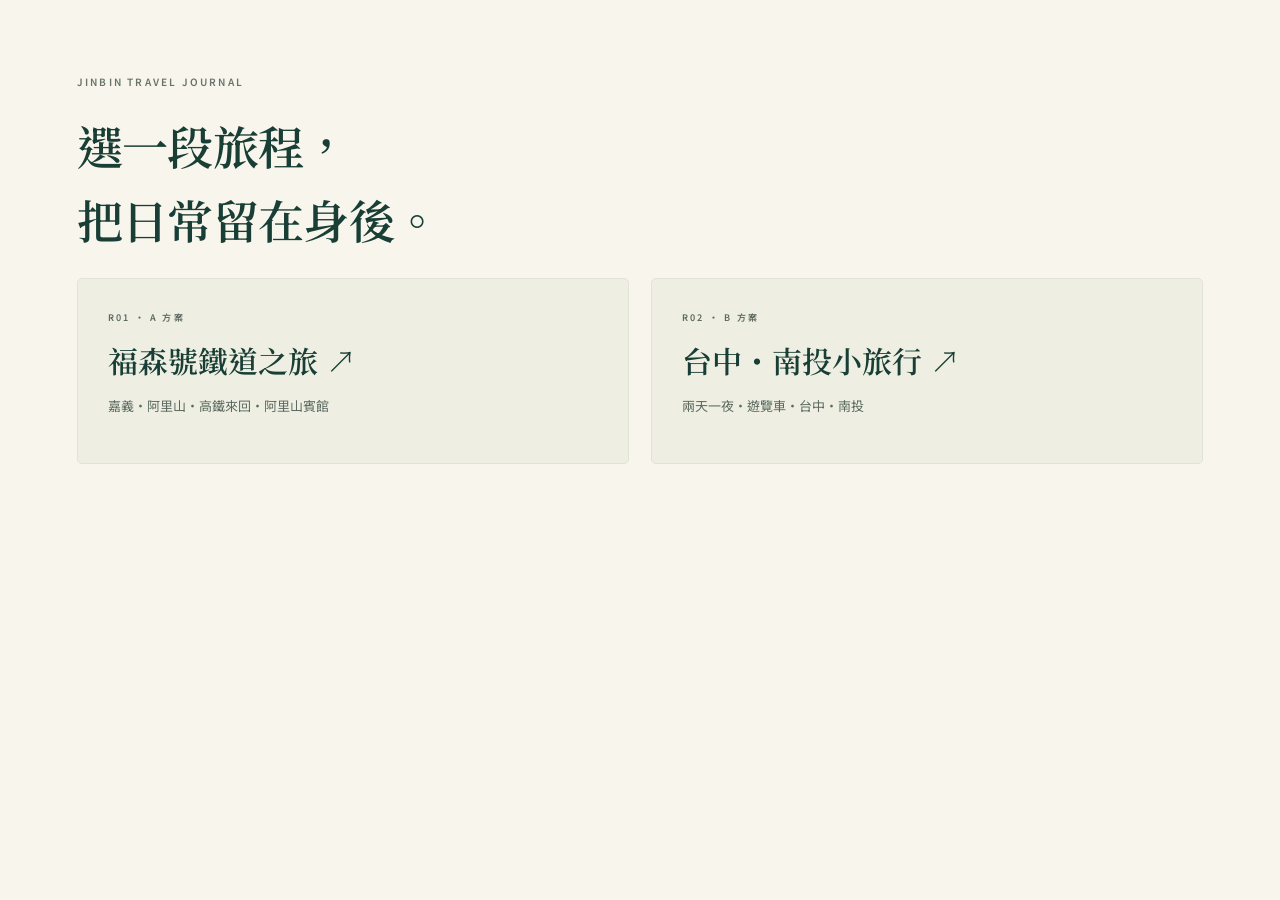
==== docs/index.html @ 133aed3b "新增 R01 與 R02 旅遊攻略網站、住宿資訊與旅程聲景" ====
<!doctype html><html lang="zh-Hant"><meta charset="utf-8"><meta name="viewport" content="width=device-width,initial-scale=1"><title>金賓員旅攻略</title><link rel="stylesheet" href="assets/style.css"><body><main class="section"><p class="eyebrow">JINBIN TRAVEL JOURNAL</p><h1>選一段旅程，<br>把日常留在身後。</h1><div class="hotels"><a class="hotel" href="r01/"><p class="eyebrow">R01 · A 方案</p><h2>福森號鐵道之旅 ↗</h2><p>嘉義・阿里山・高鐵來回・阿里山賓館</p></a><a class="hotel" href="r02/"><p class="eyebrow">R02 · B 方案</p><h2>台中・南投小旅行 ↗</h2><p>兩天一夜・遊覽車・台中・南投</p></a></div></main></body></html>
---- docs/assets/style.css ----
@import url('https://fonts.googleapis.com/css2?family=Noto+Sans+TC:wght@400;500;600;700&family=Noto+Serif+TC:wght@500;600;700&display=swap');
:root{--ink:#183e35;--paper:#f8f5ed;--muted:#667469;--line:#dcded2;--sage:#e8ecdf;--accent:#a57043}*{box-sizing:border-box}html{scroll-behavior:smooth;scroll-padding-top:90px}body{margin:0;background:var(--paper);color:var(--ink);font-family:'Noto Sans TC',sans-serif;font-size:15px;line-height:1.9}a{color:inherit;text-decoration:none}button,input{font:inherit}button,a,input{-webkit-tap-highlight-color:transparent}a:focus-visible,button:focus-visible,input:focus-visible{outline:3px solid #c3854f;outline-offset:5px}.skip{position:fixed;top:-100px;z-index:100;background:#fff;padding:12px}.skip:focus{top:0}.topbar{max-width:1280px;margin:auto;padding:26px 6%;display:flex;align-items:center;justify-content:space-between}.brand{display:flex;gap:13px;align-items:center;font-size:15px;font-weight:600;line-height:1.5}.seal{font-family:'Noto Serif TC',serif;background:var(--ink);color:#f9f1d9;font-size:17px;padding:6px 10px;text-align:center;line-height:1.2}.brand small{display:block;font-size:9px;letter-spacing:2px;margin-top:5px;font-weight:400}.route-badge{border:1px solid #a7b3a4;border-radius:99px;padding:5px 15px;font-size:12px;letter-spacing:1px}main{max-width:1280px;margin:auto}.hero{margin:18px 6% 0;display:grid;grid-template-columns:1fr 1.05fr;gap:36px;align-items:center;min-height:450px}.eyebrow{font-size:10px;font-weight:600;letter-spacing:2.2px;color:var(--muted);margin:0 0 18px}h1,h2,h3,p{margin-top:0}h1,h2{font-family:'Noto Serif TC',serif;font-weight:600}h1{font-size:clamp(30px,3.6vw,48px);line-height:1.6;letter-spacing:-.7px;margin-bottom:22px}.intro{max-width:410px;color:#54665b;font-size:14px;line-height:2.1}.tags{display:flex;gap:7px;flex-wrap:wrap;margin:24px 0 30px}.tags span{border:1px solid var(--line);padding:3px 11px;font-size:11px;border-radius:3px}.text-link{font-size:12px;font-weight:600;display:inline-flex;gap:22px;align-items:center;border-bottom:1px solid #a9b5a7;padding:7px 0}.hero-art{height:460px;position:relative;background:#e4e7d9;overflow:hidden;border-radius:200px 200px 6px 6px}.hero-art img{width:100%;height:100%;object-fit:cover;object-position:50% 75%}.art-label{position:absolute;bottom:14px;left:20px;letter-spacing:2px;font-size:9px;color:#fff;text-shadow:0 1px 4px #183e35}.chapter-nav{display:flex;justify-content:center;gap:50px;padding:26px 15px;margin:42px 6% 30px;border-top:1px solid var(--line);border-bottom:1px solid var(--line);font-size:12px}.chapter-nav a:hover{color:var(--accent)}.sound-panel{margin:0 6% 65px;padding:22px 28px;background:var(--sage);border-radius:7px;display:flex;gap:24px;align-items:center}.sound-mark{font-family:serif;font-size:42px;color:#8c9c76}.sound-copy{flex:1}.sound-copy .eyebrow{font-size:8px;margin-bottom:4px}.sound-copy h2{font-family:inherit;font-size:15px;margin-bottom:3px}.sound-copy p{font-size:11px;margin-bottom:0;color:var(--muted)}#sound-status{font-size:10px;color:var(--muted)}.sound-controls{display:flex;flex-direction:column;gap:8px;min-width:160px}.sound-controls label{display:flex;align-items:center;gap:10px;font-size:10px}.sound-controls input{accent-color:var(--ink);width:110px}.button{border:0;background:var(--ink);color:#fffdf4;display:inline-flex;justify-content:center;align-items:center;gap:28px;padding:12px 22px;border-radius:3px;font-size:12px;cursor:pointer}.button:hover{background:#31584c}.button.light{background:var(--paper);color:var(--ink)}.meet{margin:0 6%;padding:40px;background:var(--ink);color:var(--paper);display:grid;grid-template-columns:1fr 1fr;gap:50px;border-radius:4px}.meet .eyebrow{color:#c1cbb6}.meet h2{font-size:30px;line-height:1.7;margin:0}.meet p{font-size:13px}.meet .fineprint{font-size:10px;color:#bdc9b9;margin:14px 0 0}.section{padding:72px 6% 0}.section-heading{display:flex;justify-content:space-between;align-items:end;gap:25px;margin-bottom:32px}.section h2{font-size:30px;line-height:1.6;margin-bottom:8px}.section-heading p:last-child{font-size:11px;color:var(--muted);text-align:right}.stories{display:grid;grid-template-columns:1fr 1fr;gap:45px}.story{display:flex;gap:23px;padding-top:24px;border-top:1px solid var(--line)}.number{font-size:38px;color:#acb59b;font-family:serif;line-height:1.4}.story h3{font-size:18px;font-family:'Noto Serif TC',serif;margin-bottom:14px}.story p,.hotel p{font-size:13px;color:#5b6a60;line-height:2.1}.hotels{display:grid;grid-template-columns:repeat(auto-fit,minmax(260px,1fr));gap:22px}.hotel{padding:30px;background:#eeeee2;border:1px solid #e0e3d5;border-radius:5px;position:relative}.hotel-icon{display:block;font-size:35px;margin-bottom:20px;color:#8b9a7e}.hotel .eyebrow{font-size:9px;margin-bottom:8px}.hotel h3{font-family:'Noto Serif TC',serif;font-size:23px;margin-bottom:16px}.fineprint{font-size:11px;color:var(--muted);margin-top:18px}.packing{display:grid;grid-template-columns:1fr 1fr;gap:65px}.packing>div>p:not(.eyebrow){font-size:13px;color:var(--muted);max-width:390px}.packing-progress{display:inline-block;font-size:12px;padding:6px 13px;border:1px solid var(--line);border-radius:99px}.check{display:flex;gap:12px;align-items:center;padding:14px 0;border-bottom:1px solid var(--line);font-size:13px;cursor:pointer}.check input{width:18px;height:18px;accent-color:var(--ink);flex-shrink:0}.check:has(input:checked) span{text-decoration:line-through;color:#86917d}.reset{padding:7px 0;font-size:11px;background:none;border:0;color:var(--muted);cursor:pointer;margin-top:10px}.resource-list{display:grid;grid-template-columns:1fr 1fr;gap:0 45px;margin-top:25px}.resource-list>a{display:flex;justify-content:space-between;align-items:center;border-bottom:1px solid var(--line);padding:20px 0;gap:20px}.resource-list h3{font-size:14px;margin-bottom:3px}.resource-list p{font-size:11px;color:var(--muted);margin:0}.resource-list>a>span{font-size:24px}.editor-note{margin:65px 6% 0;border-top:1px solid var(--line);padding-top:25px;color:var(--muted);font-size:11px}.editor-note strong{font-weight:500;color:var(--ink)}.editor-note p{margin:8px 0 0}footer{text-align:center;padding:60px 6% 115px}.brand-name{font-family:'Noto Serif TC',serif;font-size:20px}.brand-name span{font-family:sans-serif;font-size:10px;margin-left:10px;color:var(--muted)}footer p{font-size:12px;margin:12px 0}footer small{font-size:9px;color:var(--muted)}.bottom-actions{position:fixed;bottom:0;left:0;right:0;background:rgba(248,245,237,.97);border-top:1px solid var(--line);padding:12px max(6%,env(safe-area-inset-left)) calc(12px + env(safe-area-inset-bottom));display:flex;gap:12px;justify-content:center;z-index:10;backdrop-filter:blur(12px)}.bottom-actions a{padding:10px 25px;font-size:12px;border:1px solid var(--line);border-radius:4px}.bottom-actions a:last-child{background:var(--ink);color:var(--paper)}.lake{--ink:#244e50;--sage:#e5eddf;--accent:#a46b44}.lake .hero-art{border-radius:6px 200px 6px 6px}.lake .hero-art img{object-position:center}.lake .hotel{background:#eeede2}
@media(max-width:700px){body{font-size:14px}.topbar{padding:20px 6%}.brand{font-size:12px}.brand small{font-size:7px}.seal{font-size:15px}.route-badge{font-size:10px;padding:4px 11px}.hero{display:flex;flex-direction:column;gap:25px;margin-top:20px;align-items:stretch}.hero-copy{padding-top:10px}h1{font-size:33px;margin-bottom:20px}.intro{font-size:13px;max-width:none}.tags{margin:20px 0}.hero .text-link{margin-top:0}.hero-art{height:310px;border-radius:130px 130px 5px 5px}.lake .hero-art{border-radius:5px 130px 5px 5px}.chapter-nav{gap:0;justify-content:space-between;margin-top:28px;padding:20px 0;font-size:11px}.sound-panel{padding:20px;gap:14px;flex-wrap:wrap;margin-bottom:40px}.sound-mark{display:none}.sound-copy{min-width:210px}.sound-controls{width:100%;flex-direction:row;align-items:center;justify-content:space-between;min-width:0}.sound-controls .button{padding:11px 14px;font-size:11px}.sound-controls input{width:85px}.meet{padding:28px;grid-template-columns:1fr;gap:20px}.meet h2{font-size:27px}.meet p{font-size:12px}.section{padding-top:48px}.section h2{font-size:27px}.section-heading{display:block;margin-bottom:22px}.section-heading p:last-child{text-align:left;margin-top:12px;font-size:10px}.stories,.packing,.resource-list{grid-template-columns:1fr;gap:25px}.number{font-size:34px}.story h3{font-size:17px}.hotel{padding:25px}.hotel h3{font-size:21px}.hotels{grid-template-columns:1fr}.packing{gap:25px}.resource-list{gap:0}.eyebrow{font-size:9px;letter-spacing:1.8px}.bottom-actions a{flex:1;text-align:center;padding:10px;font-size:11px}.editor-note{margin-top:45px}footer{padding-top:42px}.sound-controls label{font-size:9px}}
@media(prefers-reduced-motion:reduce){html{scroll-behavior:auto}*{animation:none!important;transition:none!important}}

.top-tools{display:flex;align-items:center;gap:10px}#quick-sound{border:0;background:var(--sage);color:var(--ink);padding:7px 11px;border-radius:99px;font-size:11px;cursor:pointer}.forest .hero-art img{object-position:left bottom}@media(max-width:700px){.top-tools{gap:6px}#quick-sound{font-size:9px;padding:6px 8px}.route-badge{font-size:9px;padding:4px 9px}}
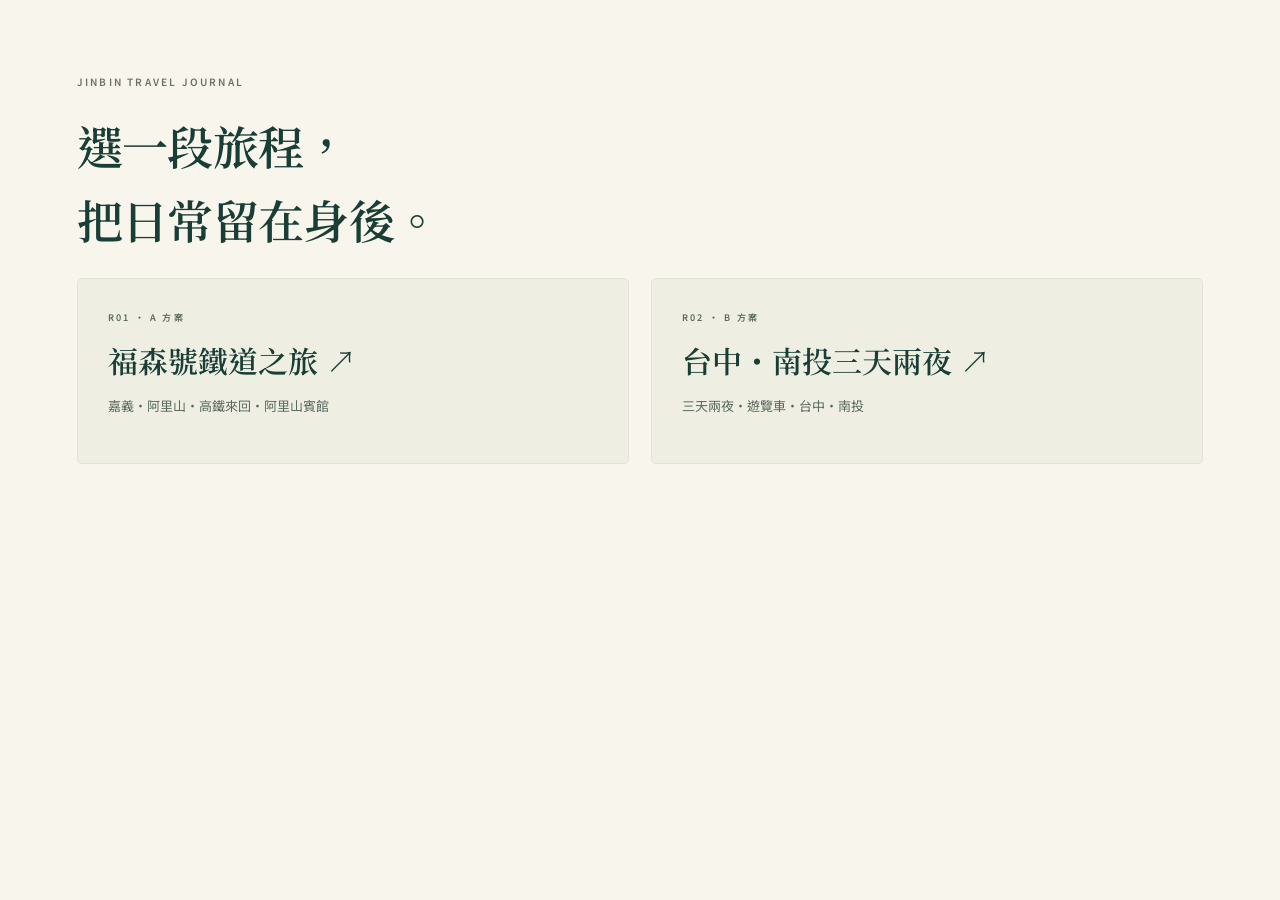
==== commit d3e571aa: "重整 R02 晨間圖文版面並修正三天兩夜、先南投再台中" ====
--- a/docs/index.html
+++ b/docs/index.html
@@ -1 +1 @@
-<!doctype html><html lang="zh-Hant"><meta charset="utf-8"><meta name="viewport" content="width=device-width,initial-scale=1"><title>金賓員旅攻略</title><link rel="stylesheet" href="assets/style.css"><body><main class="section"><p class="eyebrow">JINBIN TRAVEL JOURNAL</p><h1>選一段旅程，<br>把日常留在身後。</h1><div class="hotels"><a class="hotel" href="r01/"><p class="eyebrow">R01 · A 方案</p><h2>福森號鐵道之旅 ↗</h2><p>嘉義・阿里山・高鐵來回・阿里山賓館</p></a><a class="hotel" href="r02/"><p class="eyebrow">R02 · B 方案</p><h2>台中・南投小旅行 ↗</h2><p>兩天一夜・遊覽車・台中・南投</p></a></div></main></body></html>+<!doctype html><html lang="zh-Hant"><meta charset="utf-8"><meta name="viewport" content="width=device-width,initial-scale=1"><title>金賓員旅攻略</title><link rel="stylesheet" href="assets/style.css"><body><main class="section"><p class="eyebrow">JINBIN TRAVEL JOURNAL</p><h1>選一段旅程，<br>把日常留在身後。</h1><div class="hotels"><a class="hotel" href="r01/"><p class="eyebrow">R01 · A 方案</p><h2>福森號鐵道之旅 ↗</h2><p>嘉義・阿里山・高鐵來回・阿里山賓館</p></a><a class="hotel" href="r02/"><p class="eyebrow">R02 · B 方案</p><h2>台中・南投三天兩夜 ↗</h2><p>三天兩夜・遊覽車・台中・南投</p></a></div></main></body></html>
--- a/docs/assets/style.css
+++ b/docs/assets/style.css
@@ -4,3 +4,8 @@
 @media(prefers-reduced-motion:reduce){html{scroll-behavior:auto}*{animation:none!important;transition:none!important}}
 
 .top-tools{display:flex;align-items:center;gap:10px}#quick-sound{border:0;background:var(--sage);color:var(--ink);padding:7px 11px;border-radius:99px;font-size:11px;cursor:pointer}.forest .hero-art img{object-position:left bottom}@media(max-width:700px){.top-tools{gap:6px}#quick-sound{font-size:9px;padding:6px 8px}.route-badge{font-size:9px;padding:4px 9px}}
+
+.morning-options{display:grid;grid-template-columns:repeat(2,minmax(0,1fr));gap:20px}.morning-option{padding:28px;background:#e8edde;border:1px solid var(--line);border-radius:5px;display:flex;flex-direction:column;align-items:flex-start}.morning-option .number{margin-bottom:18px}.morning-option h3{font-family:"Noto Serif TC",serif;font-size:23px;margin-bottom:14px}.morning-option p{font-size:13px;color:var(--muted);line-height:2}.morning-option .text-link{margin-top:auto;gap:12px}.morning-option .secondary{margin-top:12px;font-size:11px}.morning-option .fineprint{font-size:10px;margin:12px 0 0}@media(max-width:850px){.morning-options{grid-template-columns:1fr}.morning-option{padding:25px}.morning-option .number{margin-bottom:10px}}
+
+/* Morning choices: compact editorial rows, with image above copy on mobile. */
+.morning-options{grid-template-columns:1fr;gap:24px}.morning-option.morning-feature{display:grid;grid-template-columns:minmax(0,1fr) minmax(0,1fr);padding:0;overflow:hidden;align-items:stretch;gap:0}.morning-copy{padding:30px 34px;align-self:center}.morning-feature .number{font-size:22px;margin:0 0 10px;display:block;line-height:1.2}.morning-feature h3{font-size:27px;margin-bottom:12px}.morning-feature p{font-size:13px;line-height:1.95;margin-bottom:18px}.morning-feature .text-link{margin-top:0;font-size:12px}.morning-feature .secondary{display:flex;width:max-content;max-width:100%;margin-top:10px}.morning-media{margin:0;position:relative;min-height:300px;height:100%;overflow:hidden}.morning-media img{width:100%;height:100%;object-fit:cover;display:block;position:absolute;inset:0}.morning-media figcaption{position:absolute;bottom:12px;left:14px;background:rgba(248,245,237,.9);color:var(--ink);font-size:9px;letter-spacing:1px;padding:4px 9px;border-radius:2px}.morning-feature:nth-child(2){background:#f0eee4}@media(max-width:700px){.morning-option.morning-feature{grid-template-columns:1fr}.morning-copy{padding:25px;grid-row:2}.morning-media{grid-row:1;min-height:0;height:auto;aspect-ratio:16/10}.morning-feature h3{font-size:23px}.morning-feature p{font-size:13px}.morning-feature .number{font-size:19px}.morning-options{gap:22px}}
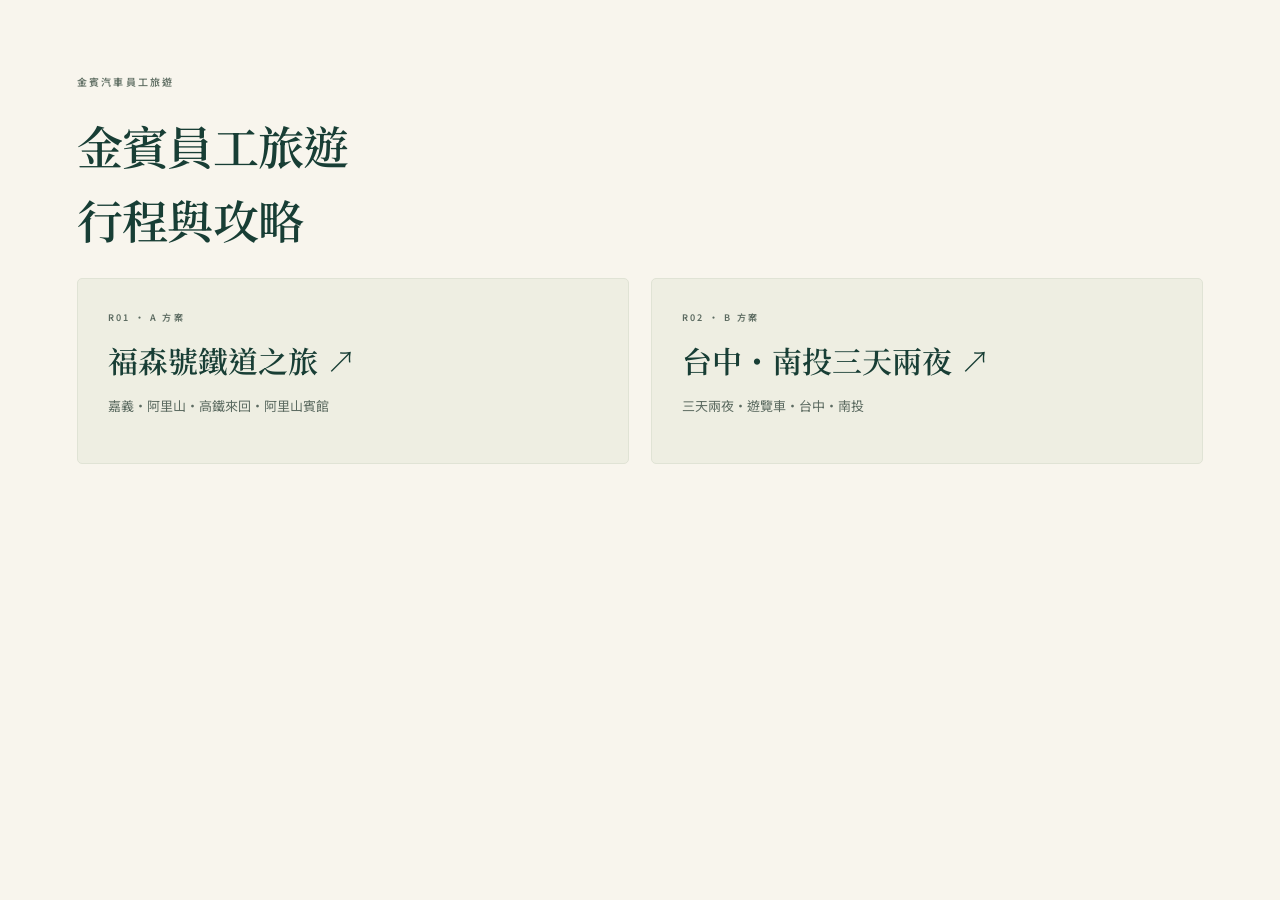
==== commit 0a2ea652: "Simplify travel copy while preserving the original visual design" ====
--- a/docs/index.html
+++ b/docs/index.html
@@ -1 +1 @@
-<!doctype html><html lang="zh-Hant"><meta charset="utf-8"><meta name="viewport" content="width=device-width,initial-scale=1"><title>金賓員旅攻略</title><link rel="stylesheet" href="assets/style.css"><body><main class="section"><p class="eyebrow">JINBIN TRAVEL JOURNAL</p><h1>選一段旅程，<br>把日常留在身後。</h1><div class="hotels"><a class="hotel" href="r01/"><p class="eyebrow">R01 · A 方案</p><h2>福森號鐵道之旅 ↗</h2><p>嘉義・阿里山・高鐵來回・阿里山賓館</p></a><a class="hotel" href="r02/"><p class="eyebrow">R02 · B 方案</p><h2>台中・南投三天兩夜 ↗</h2><p>三天兩夜・遊覽車・台中・南投</p></a></div></main></body></html>+<!doctype html><html lang="zh-Hant"><meta charset="utf-8"><meta name="viewport" content="width=device-width,initial-scale=1"><title>金賓員旅攻略</title><link rel="stylesheet" href="assets/style.css"><body><main class="section"><p class="eyebrow">金賓汽車員工旅遊</p><h1>金賓員工旅遊<br>行程與攻略</h1><div class="hotels"><a class="hotel" href="r01/"><p class="eyebrow">R01 · A 方案</p><h2>福森號鐵道之旅 ↗</h2><p>嘉義・阿里山・高鐵來回・阿里山賓館</p></a><a class="hotel" href="r02/"><p class="eyebrow">R02 · B 方案</p><h2>台中・南投三天兩夜 ↗</h2><p>三天兩夜・遊覽車・台中・南投</p></a></div></main></body></html>
--- a/docs/assets/style.css
+++ b/docs/assets/style.css
@@ -9,3 +9,5 @@
 
 /* Morning choices: compact editorial rows, with image above copy on mobile. */
 .morning-options{grid-template-columns:1fr;gap:24px}.morning-option.morning-feature{display:grid;grid-template-columns:minmax(0,1fr) minmax(0,1fr);padding:0;overflow:hidden;align-items:stretch;gap:0}.morning-copy{padding:30px 34px;align-self:center}.morning-feature .number{font-size:22px;margin:0 0 10px;display:block;line-height:1.2}.morning-feature h3{font-size:27px;margin-bottom:12px}.morning-feature p{font-size:13px;line-height:1.95;margin-bottom:18px}.morning-feature .text-link{margin-top:0;font-size:12px}.morning-feature .secondary{display:flex;width:max-content;max-width:100%;margin-top:10px}.morning-media{margin:0;position:relative;min-height:300px;height:100%;overflow:hidden}.morning-media img{width:100%;height:100%;object-fit:cover;display:block;position:absolute;inset:0}.morning-media figcaption{position:absolute;bottom:12px;left:14px;background:rgba(248,245,237,.9);color:var(--ink);font-size:9px;letter-spacing:1px;padding:4px 9px;border-radius:2px}.morning-feature:nth-child(2){background:#f0eee4}@media(max-width:700px){.morning-option.morning-feature{grid-template-columns:1fr}.morning-copy{padding:25px;grid-row:2}.morning-media{grid-row:1;min-height:0;height:auto;aspect-ratio:16/10}.morning-feature h3{font-size:23px}.morning-feature p{font-size:13px}.morning-feature .number{font-size:19px}.morning-options{gap:22px}}
+
+.trip-dates{font-size:1.1rem;color:var(--green);font-weight:600}.trip-notice{padding:18px 22px;background:#eee9d8;border-radius:12px;line-height:1.8}.poster-link{display:block;max-width:850px;margin:28px auto}.poster-link img{display:block;width:100%;height:auto;border-radius:18px;border:1px solid #dfdccd}.chapter-nav{overflow-x:auto;white-space:nowrap}.chapter-nav a{flex-shrink:0}
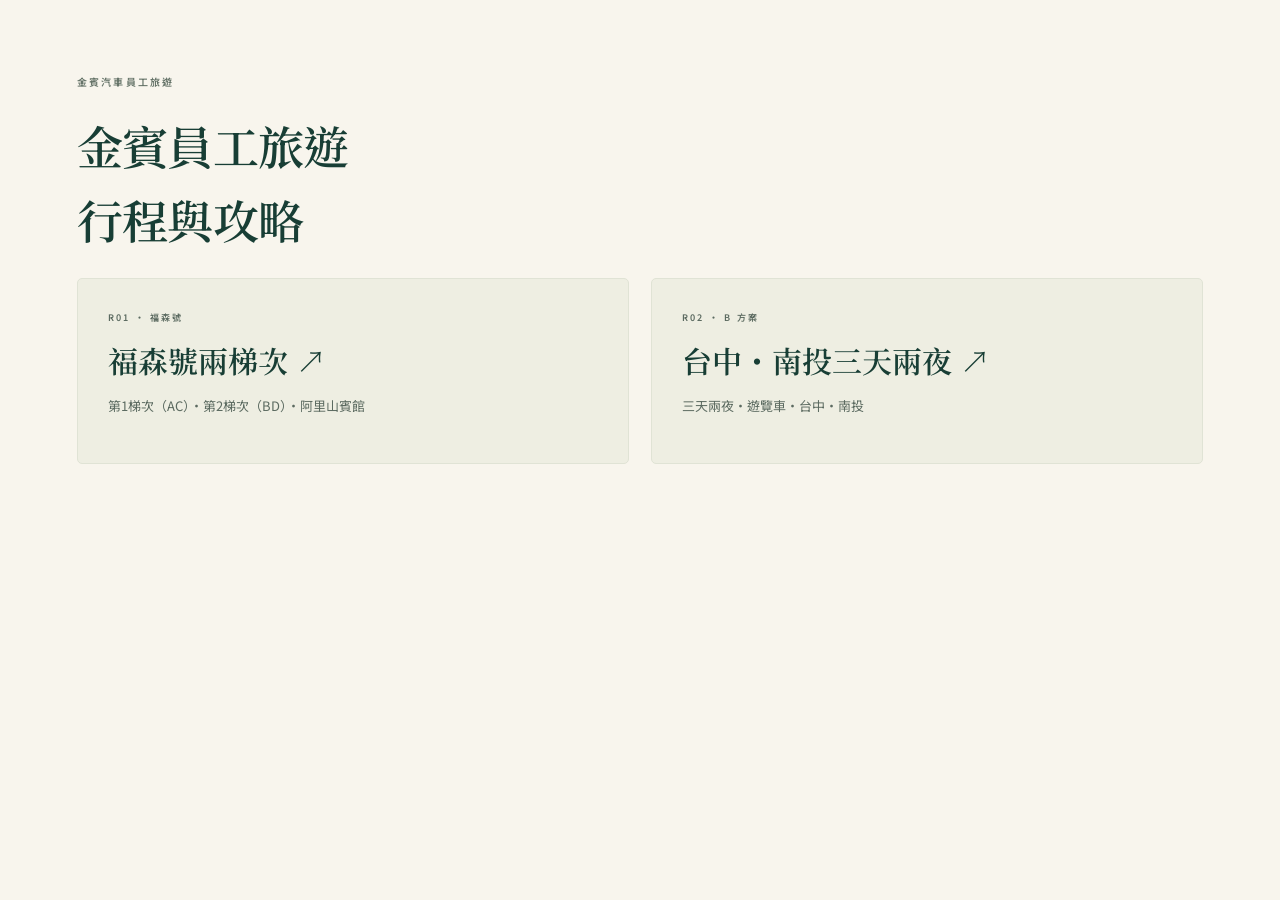
==== commit f6113ead: "Split Fusen guides and LINE backend into two confirmed travel batches" ====
--- a/docs/index.html
+++ b/docs/index.html
@@ -1 +1 @@
-<!doctype html><html lang="zh-Hant"><meta charset="utf-8"><meta name="viewport" content="width=device-width,initial-scale=1"><title>金賓員旅攻略</title><link rel="stylesheet" href="assets/style.css"><body><main class="section"><p class="eyebrow">金賓汽車員工旅遊</p><h1>金賓員工旅遊<br>行程與攻略</h1><div class="hotels"><a class="hotel" href="r01/"><p class="eyebrow">R01 · A 方案</p><h2>福森號鐵道之旅 ↗</h2><p>嘉義・阿里山・高鐵來回・阿里山賓館</p></a><a class="hotel" href="r02/"><p class="eyebrow">R02 · B 方案</p><h2>台中・南投三天兩夜 ↗</h2><p>三天兩夜・遊覽車・台中・南投</p></a></div></main></body></html>+<!doctype html><html lang="zh-Hant"><meta charset="utf-8"><meta name="viewport" content="width=device-width,initial-scale=1"><title>金賓員旅攻略</title><link rel="stylesheet" href="assets/style.css"><body><main class="section"><p class="eyebrow">金賓汽車員工旅遊</p><h1>金賓員工旅遊<br>行程與攻略</h1><div class="hotels"><a class="hotel" href="r01/"><p class="eyebrow">R01 · 福森號</p><h2>福森號兩梯次 ↗</h2><p>第1梯次（AC）・第2梯次（BD）・阿里山賓館</p></a><a class="hotel" href="r02/"><p class="eyebrow">R02 · B 方案</p><h2>台中・南投三天兩夜 ↗</h2><p>三天兩夜・遊覽車・台中・南投</p></a></div></main></body></html>
--- a/docs/assets/style.css
+++ b/docs/assets/style.css
@@ -11,3 +11,7 @@
 .morning-options{grid-template-columns:1fr;gap:24px}.morning-option.morning-feature{display:grid;grid-template-columns:minmax(0,1fr) minmax(0,1fr);padding:0;overflow:hidden;align-items:stretch;gap:0}.morning-copy{padding:30px 34px;align-self:center}.morning-feature .number{font-size:22px;margin:0 0 10px;display:block;line-height:1.2}.morning-feature h3{font-size:27px;margin-bottom:12px}.morning-feature p{font-size:13px;line-height:1.95;margin-bottom:18px}.morning-feature .text-link{margin-top:0;font-size:12px}.morning-feature .secondary{display:flex;width:max-content;max-width:100%;margin-top:10px}.morning-media{margin:0;position:relative;min-height:300px;height:100%;overflow:hidden}.morning-media img{width:100%;height:100%;object-fit:cover;display:block;position:absolute;inset:0}.morning-media figcaption{position:absolute;bottom:12px;left:14px;background:rgba(248,245,237,.9);color:var(--ink);font-size:9px;letter-spacing:1px;padding:4px 9px;border-radius:2px}.morning-feature:nth-child(2){background:#f0eee4}@media(max-width:700px){.morning-option.morning-feature{grid-template-columns:1fr}.morning-copy{padding:25px;grid-row:2}.morning-media{grid-row:1;min-height:0;height:auto;aspect-ratio:16/10}.morning-feature h3{font-size:23px}.morning-feature p{font-size:13px}.morning-feature .number{font-size:19px}.morning-options{gap:22px}}
 
 .trip-dates{font-size:1.1rem;color:var(--green);font-weight:600}.trip-notice{padding:18px 22px;background:#eee9d8;border-radius:12px;line-height:1.8}.poster-link{display:block;max-width:850px;margin:28px auto}.poster-link img{display:block;width:100%;height:auto;border-radius:18px;border:1px solid #dfdccd}.chapter-nav{overflow-x:auto;white-space:nowrap}.chapter-nav a{flex-shrink:0}
+
+/* Fusen combinations share the original forest guide's typography and colors. */
+.combo-grid{display:grid;grid-template-columns:repeat(2,minmax(0,1fr));gap:18px}.combo-card{display:flex;align-items:center;gap:20px;padding:26px;border:1px solid var(--line);border-radius:7px;background:#eeeee2}.combo-card:hover,.combo-card.is-current{border-color:#8a9c7c;background:#e4eadb}.combo-code{font-family:Georgia,serif;font-size:38px;letter-spacing:2px;color:#a07f46}.combo-card h3{font-size:17px;margin:0 0 5px}.combo-card p{font-size:11px;line-height:1.7;color:var(--muted);margin:0}.combo-card>span:last-child{margin-left:auto}.leg-grid{display:grid;grid-template-columns:repeat(4,minmax(0,1fr));gap:18px}.leg-card{border-top:1px solid var(--line);padding:20px 0}.leg-card .eyebrow{margin:10px 0}.leg-card h3{font-family:'Noto Serif TC',serif;font-size:22px;margin-bottom:12px}.leg-card>p{font-size:13px}.fusen-days{display:grid;gap:25px;margin-top:28px}.fusen-day{background:#fffdf7;border:1px solid var(--line);border-radius:9px;overflow:hidden}.fusen-day>header{display:flex;gap:22px;align-items:center;padding:24px 28px;background:var(--sage)}.day-index{font-family:Georgia,serif;font-size:39px;color:#a3844f}.fusen-day .eyebrow{margin:0 0 6px}.fusen-day h3{font-family:'Noto Serif TC',serif;font-size:23px;margin:0 0 6px}.fusen-day>header p:last-child{font-size:12px;color:var(--muted);margin:0}.fusen-events{list-style:none;padding:12px 28px;margin:0}.fusen-events li{display:grid;grid-template-columns:150px 1fr;gap:20px;border-bottom:1px solid #e8e9de;padding:16px 0}.fusen-events li:last-child{border:0}.fusen-events time{font-size:14px;font-weight:600;color:#66795c}.fusen-events h4{font-size:16px;line-height:1.7;margin:0 0 4px}.fusen-events p{font-size:12px;line-height:1.9;color:var(--muted);margin:0}.fusen-stay{border-left:3px solid #bda26c;background:#f2ecde;padding:10px 14px;margin:5px 28px 16px;font-size:14px}.fusen-meals{font-size:12px;color:var(--muted);padding:0 28px 22px;margin:0}.fusen-meet{margin-top:65px}
+@media(max-width:700px){.combo-grid{grid-template-columns:1fr}.combo-card{padding:21px;gap:17px}.combo-code{font-size:32px}.combo-card h3{font-size:16px}.leg-grid{grid-template-columns:1fr 1fr;gap:15px}.fusen-day>header{padding:20px;gap:15px}.fusen-day h3{font-size:19px}.fusen-events{padding:8px 20px}.fusen-events li{grid-template-columns:1fr;gap:6px;padding:17px 0}.fusen-events time{font-size:13px}.fusen-stay{margin:4px 20px 15px}.fusen-meals{padding:0 20px 20px}.fusen-meet{margin-top:45px}}
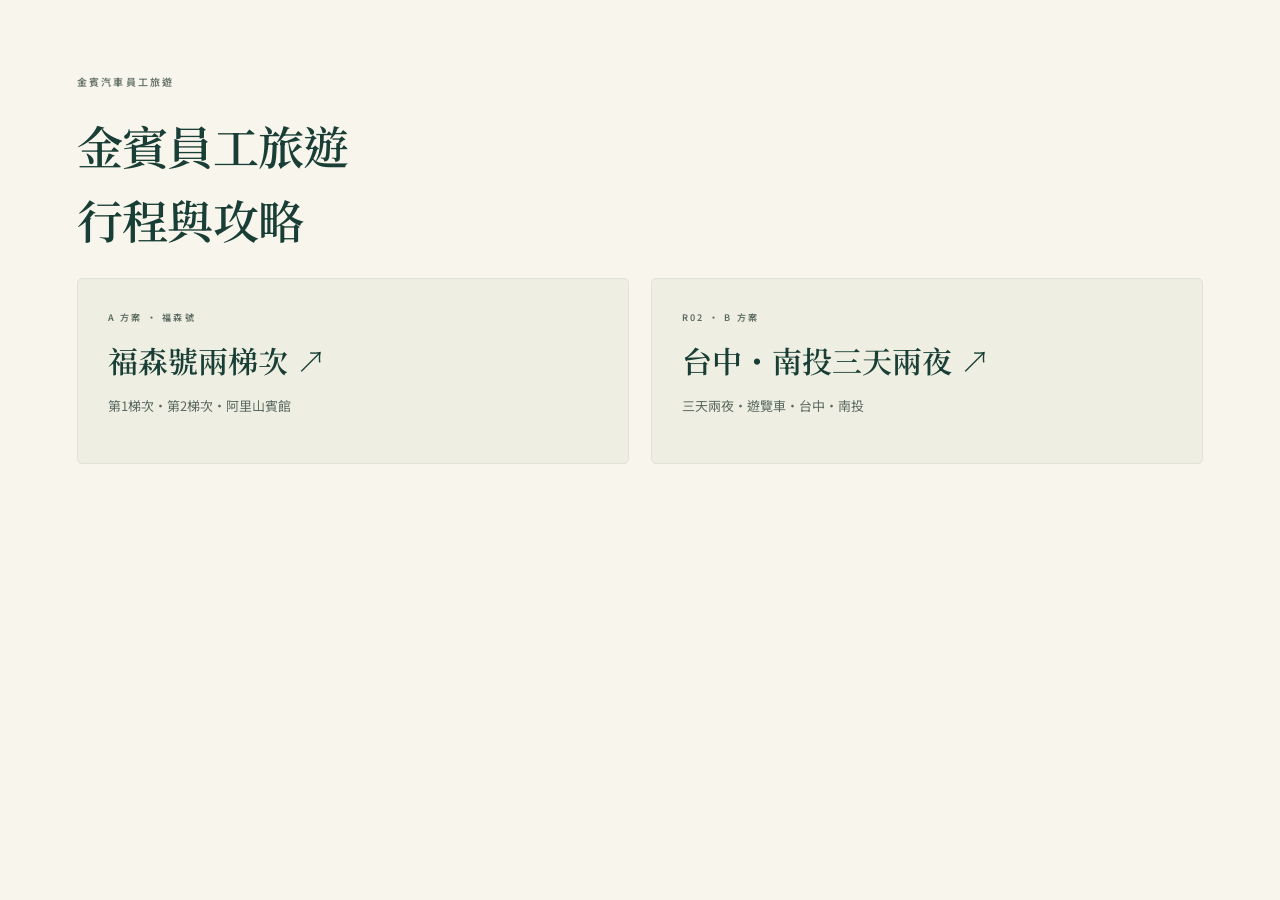
==== commit 120a3f55: "Add fixed dining-plan imports, vegetarian colors and numbered Fusen batches" ====
--- a/docs/index.html
+++ b/docs/index.html
@@ -1 +1 @@
-<!doctype html><html lang="zh-Hant"><meta charset="utf-8"><meta name="viewport" content="width=device-width,initial-scale=1"><title>金賓員旅攻略</title><link rel="stylesheet" href="assets/style.css"><body><main class="section"><p class="eyebrow">金賓汽車員工旅遊</p><h1>金賓員工旅遊<br>行程與攻略</h1><div class="hotels"><a class="hotel" href="r01/"><p class="eyebrow">R01 · 福森號</p><h2>福森號兩梯次 ↗</h2><p>第1梯次（AC）・第2梯次（BD）・阿里山賓館</p></a><a class="hotel" href="r02/"><p class="eyebrow">R02 · B 方案</p><h2>台中・南投三天兩夜 ↗</h2><p>三天兩夜・遊覽車・台中・南投</p></a></div></main></body></html>
+<!doctype html><html lang="zh-Hant"><meta charset="utf-8"><meta name="viewport" content="width=device-width,initial-scale=1"><title>金賓員旅攻略</title><link rel="stylesheet" href="assets/style.css"><body><main class="section"><p class="eyebrow">金賓汽車員工旅遊</p><h1>金賓員工旅遊<br>行程與攻略</h1><div class="hotels"><a class="hotel" href="r01/"><p class="eyebrow">A 方案 · 福森號</p><h2>福森號兩梯次 ↗</h2><p>第1梯次・第2梯次・阿里山賓館</p></a><a class="hotel" href="r02/"><p class="eyebrow">R02 · B 方案</p><h2>台中・南投三天兩夜 ↗</h2><p>三天兩夜・遊覽車・台中・南投</p></a></div></main></body></html>
